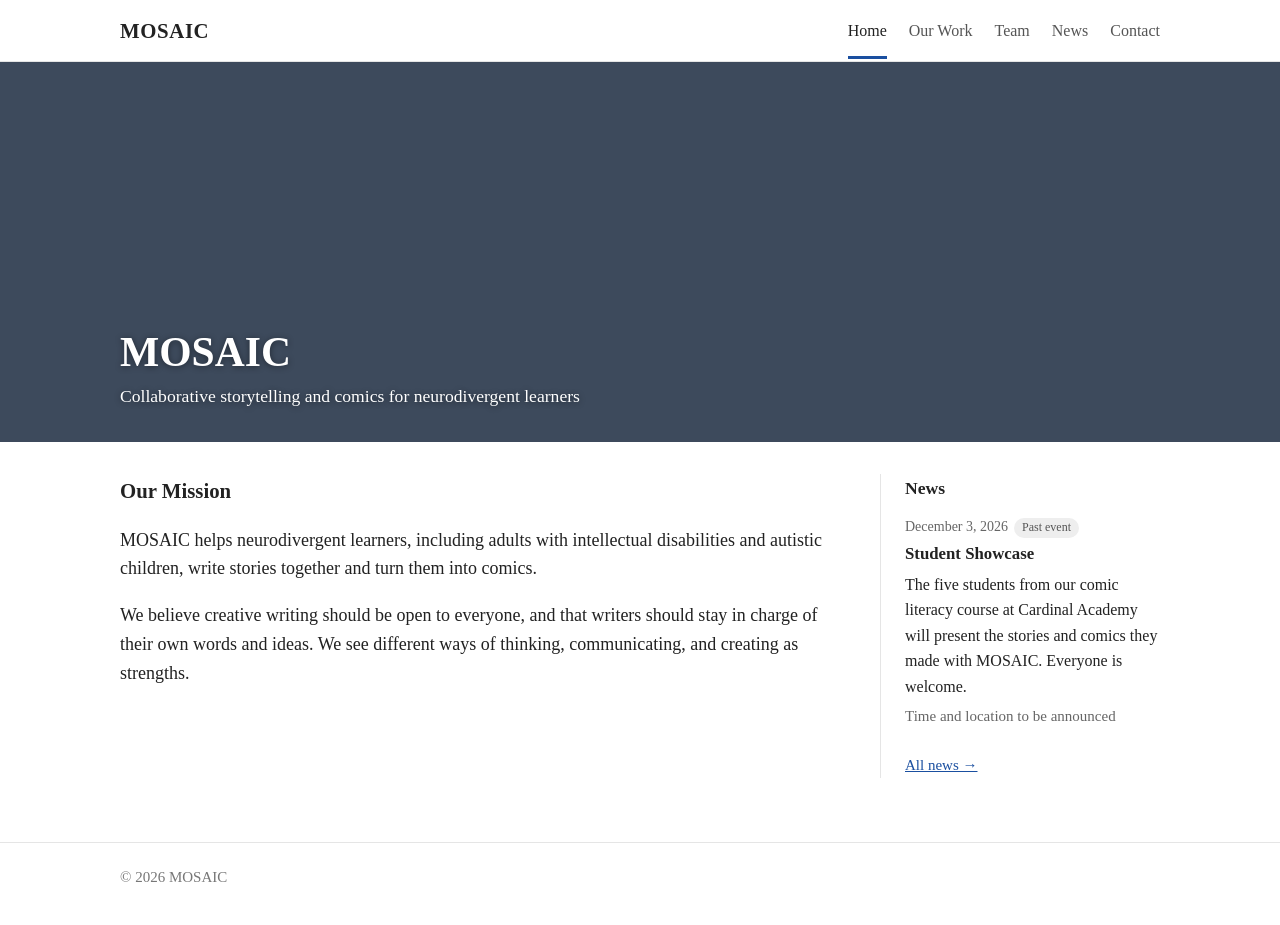
==== index.html @ 44e46b7f "first commit" ====
<!doctype html>
<html lang="en">
<head>
  <meta charset="utf-8">
  <meta name="viewport" content="width=device-width, initial-scale=1">
  <title>MOSAIC</title>
  <meta name="description" content="MOSAIC: collaborative storytelling and comic creation for neurodivergent learners.">
  <link rel="stylesheet" href="style.css">
</head>
<body>

<header class="topbar">
  <div class="inner">
    <a class="site-name" href="index.html">MOSAIC</a>
    <nav class="tabs" aria-label="Main">
      <a href="index.html" aria-current="page">Home</a>
      <a href="work.html">Our Work</a>
      <a href="team.html">Team</a>
      <a href="news.html">News</a>
      <a href="contact.html">Contact</a>
    </nav>
  </div>
</header>

<div class="cover">
  <div class="inner">
    <div class="cover-text">
      <h1>MOSAIC</h1>
      <p>Collaborative storytelling and comics for neurodivergent learners</p>
    </div>
  </div>
</div>

<div class="layout">
  <main class="content">
    <h2>Our Mission</h2>
    <p>MOSAIC helps neurodivergent learners, including adults with intellectual disabilities and autistic children, write stories together and turn them into comics.</p>
    <p>We believe creative writing should be open to everyone, and that writers should stay in charge of their own words and ideas. We see different ways of thinking, communicating, and creating as strengths.</p>
  </main>
  <aside class="sidebar">
    <h2>News</h2>
    <div data-news="4"></div>
    <a class="more" href="news.html">All news &rarr;</a>
  </aside>
</div>

<footer><div class="inner">&copy; 2026 MOSAIC</div></footer>

<script src="news.js"></script>
</body>
</html>
---- style.css ----
body {
  margin: 0;
  background: #fff;
  color: #222;
  font-family: Georgia, "Times New Roman", serif;
  font-size: 18px;
  line-height: 1.6;
}
a { color: #1a4fa0; }

/* Top bar with tabs */
.topbar { border-bottom: 1px solid #e5e5e5; }
.topbar .inner {
  max-width: 1040px; margin: 0 auto; padding: 0 16px;
  display: flex; align-items: center; justify-content: space-between; flex-wrap: wrap; gap: 8px 24px;
}
.site-name { font-weight: bold; font-size: 1.3rem; color: #222; text-decoration: none; letter-spacing: .03em; padding: 14px 0; }
.tabs { display: flex; flex-wrap: wrap; gap: 4px 22px; }
.tabs a { color: #555; text-decoration: none; font-size: 16px; padding: 16px 0 13px; border-bottom: 3px solid transparent; }
.tabs a:hover { color: #222; }
.tabs a[aria-current="page"] { color: #222; border-bottom-color: #1a4fa0; }

/* Cover (home page). Put a photo at images/cover.jpg. */
.cover {
  min-height: 380px;
  background: #3d4a5c url("images/cover.jpg") center / cover no-repeat;
  display: flex;
}
.cover .inner {
  width: 100%; max-width: 1040px; margin: 0 auto; padding: 32px 16px;
  display: flex; align-items: flex-end; justify-content: space-between; gap: 32px;
}
.cover-text { color: #fff; text-shadow: 0 1px 6px rgba(0,0,0,.45); }
.cover h1 { font-size: 2.6rem; margin: 0; line-height: 1.1; }
.cover-text p { margin: 6px 0 0; font-size: 1.1rem; }

/* News card on the cover */
.cover-news {
  width: 300px; flex-shrink: 0; align-self: center;
  background: rgba(255,255,255,.95); color: #222;
  border-radius: 6px; padding: 16px 18px;
  box-shadow: 0 4px 18px rgba(0,0,0,.18);
}
.cover-news h2 { margin: 0 0 10px; font-size: 1.05rem; }
.cover-news .news { margin-bottom: 14px; }
.cover-news .news.upcoming { padding: 10px 12px; }
.cover-news .news p.text { font-size: 15px; }
.cover-news .more { font-size: 15px; }

/* Page layout: content + news sidebar */
.layout {
  max-width: 1040px; margin: 0 auto; padding: 32px 16px 64px;
  display: grid; grid-template-columns: minmax(0, 1fr) 280px; gap: 56px;
}
.layout.single { grid-template-columns: minmax(0, 1fr); }
h1.page-title { font-size: 2rem; margin: 0 0 16px; }
h2 { font-size: 1.3rem; margin: 32px 0 8px; }
.content > h2:first-child { margin-top: 0; }
.muted { color: #666; }
.links a { margin-right: 20px; }

aside.sidebar { border-left: 1px solid #e5e5e5; padding-left: 24px; }
aside.sidebar h2 { margin: 0 0 14px; font-size: 1.1rem; }
.sidebar .more { font-size: 15px; }

/* News items */
.news { margin: 0 0 22px; }
.news.upcoming { background: #f5f8fd; border-left: 3px solid #1a4fa0; padding: 12px 14px; }
.news h3 { margin: 2px 0 4px; font-size: 1.05rem; }
.news p { margin: 0 0 4px; }
.news-date { font-size: 14px; color: #666; }
.news .meta { font-size: 15px; color: #666; }
.badge { display: inline-block; margin-left: 6px; padding: 0 8px; border-radius: 999px; font-size: 12px; background: #eee; color: #555; }
.badge.soon { background: #1a4fa0; color: #fff; }
.sidebar .news p.text { font-size: 16px; }
.news-full .news { border-bottom: 1px solid #eee; padding-bottom: 20px; }
.news-full .news.upcoming { border-bottom: none; }
.news-full .news h3 { font-size: 1.25rem; }

/* Team */
.people { display: grid; grid-template-columns: repeat(auto-fit, minmax(180px, 1fr)); gap: 28px; }
.person { text-align: center; }
.photo {
  position: relative; width: 150px; height: 150px; margin: 0 auto 12px;
  border-radius: 50%; overflow: hidden; background: #e9e9e9; color: #888;
  display: flex; align-items: center; justify-content: center; font-size: 1.6rem;
}
.photo img { position: absolute; inset: 0; width: 100%; height: 100%; object-fit: cover; }
.person b { display: block; }
.person span { color: #666; font-size: 16px; }

footer { border-top: 1px solid #e5e5e5; }
footer .inner { max-width: 1040px; margin: 0 auto; padding: 22px 16px 36px; font-size: 15px; color: #777; }

@media (max-width: 820px) {
  .layout { grid-template-columns: 1fr; gap: 40px; }
  aside.sidebar { border-left: none; border-top: 1px solid #e5e5e5; padding: 24px 0 0; }
  .cover { min-height: 0; }
  .cover .inner { flex-direction: column; align-items: stretch; padding: 40px 16px 24px; }
  .cover-news { width: auto; }
  .cover h1 { font-size: 2rem; }
}
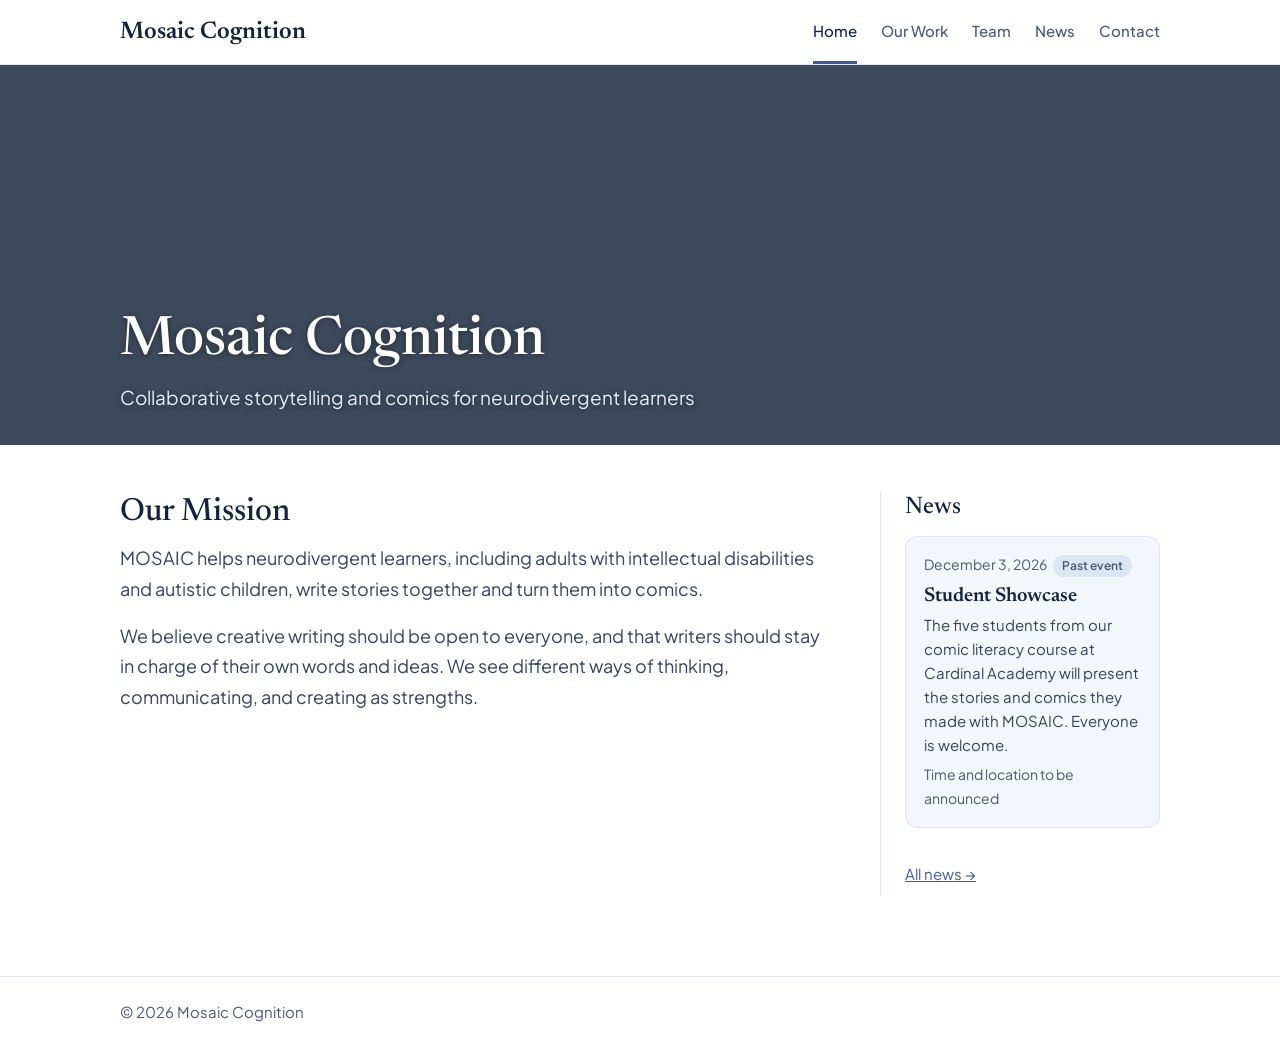
==== commit 784b54be: "Rebrand to Mosaic Cognition with the Soft theme Restyle the site with serif headings (Newsreader), P" ====
--- a/index.html
+++ b/index.html
@@ -3,15 +3,18 @@
 <head>
   <meta charset="utf-8">
   <meta name="viewport" content="width=device-width, initial-scale=1">
-  <title>MOSAIC</title>
-  <meta name="description" content="MOSAIC: collaborative storytelling and comic creation for neurodivergent learners.">
+  <title>Mosaic Cognition</title>
+  <meta name="description" content="Mosaic Cognition: collaborative storytelling and comic creation for neurodivergent learners.">
+  <link rel="preconnect" href="https://fonts.googleapis.com">
+  <link rel="preconnect" href="https://fonts.gstatic.com" crossorigin>
+  <link href="https://fonts.googleapis.com/css2?family=Newsreader:opsz,wght@6..72,500;6..72,600&family=Plus+Jakarta+Sans:wght@400;500;600&display=swap" rel="stylesheet">
   <link rel="stylesheet" href="style.css">
 </head>
 <body>
 
 <header class="topbar">
   <div class="inner">
-    <a class="site-name" href="index.html">MOSAIC</a>
+    <a class="site-name" href="index.html">Mosaic Cognition</a>
     <nav class="tabs" aria-label="Main">
       <a href="index.html" aria-current="page">Home</a>
       <a href="work.html">Our Work</a>
@@ -25,7 +28,7 @@
 <div class="cover">
   <div class="inner">
     <div class="cover-text">
-      <h1>MOSAIC</h1>
+      <h1>Mosaic Cognition</h1>
       <p>Collaborative storytelling and comics for neurodivergent learners</p>
     </div>
   </div>
@@ -44,7 +47,7 @@
   </aside>
 </div>
 
-<footer><div class="inner">&copy; 2026 MOSAIC</div></footer>
+<footer><div class="inner">&copy; 2026 Mosaic Cognition</div></footer>
 
 <script src="news.js"></script>
 </body>
--- a/style.css
+++ b/style.css
@@ -1,102 +1,134 @@
+/* Mosaic Cognition: Soft theme, serif headings */
+:root {
+  --ink: #13233F;      /* main text */
+  --body: #36435C;     /* paragraph text */
+  --muted: #4A5872;    /* dates, captions, inactive tabs */
+  --accent: #3A5BA0;   /* links, active tab, badges */
+  --line: #DDE4EF;     /* borders */
+  --panel: #F3F6FA;    /* cards */
+  --tint: #DCE5F2;     /* photo placeholders */
+  --serif: Newsreader, Georgia, "Times New Roman", serif;
+  --sans: "Plus Jakarta Sans", system-ui, -apple-system, "Segoe UI", sans-serif;
+}
+
 body {
   margin: 0;
   background: #fff;
-  color: #222;
-  font-family: Georgia, "Times New Roman", serif;
+  color: var(--ink);
+  font-family: var(--sans);
   font-size: 18px;
-  line-height: 1.6;
+  line-height: 1.7;
 }
-a { color: #1a4fa0; }
+a { color: var(--accent); }
+a:hover { color: var(--ink); }
+h1, h2, h3 { font-family: var(--serif); color: var(--ink); }
 
 /* Top bar with tabs */
-.topbar { border-bottom: 1px solid #e5e5e5; }
+.topbar { border-bottom: 1px solid var(--line); }
 .topbar .inner {
   max-width: 1040px; margin: 0 auto; padding: 0 16px;
-  display: flex; align-items: center; justify-content: space-between; flex-wrap: wrap; gap: 8px 24px;
+  display: flex; align-items: center; justify-content: space-between; flex-wrap: wrap; gap: 0 24px;
 }
-.site-name { font-weight: bold; font-size: 1.3rem; color: #222; text-decoration: none; letter-spacing: .03em; padding: 14px 0; }
-.tabs { display: flex; flex-wrap: wrap; gap: 4px 22px; }
-.tabs a { color: #555; text-decoration: none; font-size: 16px; padding: 16px 0 13px; border-bottom: 3px solid transparent; }
-.tabs a:hover { color: #222; }
-.tabs a[aria-current="page"] { color: #222; border-bottom-color: #1a4fa0; }
+.site-name {
+  display: inline-flex; align-items: center; min-height: 64px;
+  font-family: var(--serif); font-weight: 600; font-size: 24px;
+  color: var(--ink); text-decoration: none;
+}
+.tabs { display: flex; flex-wrap: wrap; gap: 0 24px; font-size: 15px; font-weight: 500; }
+.tabs a {
+  display: inline-flex; align-items: center; min-height: 61px;
+  color: var(--muted); text-decoration: none; border-bottom: 3px solid transparent;
+}
+.tabs a:hover { color: var(--ink); }
+.tabs a[aria-current="page"] { color: var(--ink); border-bottom-color: var(--accent); }
 
 /* Cover (home page). Put a photo at images/cover.jpg. */
 .cover {
   min-height: 380px;
-  background: #3d4a5c url("images/cover.jpg") center / cover no-repeat;
+  background: #3D4A5C url("images/cover.jpg") center / cover no-repeat;
   display: flex;
 }
 .cover .inner {
   width: 100%; max-width: 1040px; margin: 0 auto; padding: 32px 16px;
-  display: flex; align-items: flex-end; justify-content: space-between; gap: 32px;
+  display: flex; align-items: flex-end;
 }
-.cover-text { color: #fff; text-shadow: 0 1px 6px rgba(0,0,0,.45); }
-.cover h1 { font-size: 2.6rem; margin: 0; line-height: 1.1; }
-.cover-text p { margin: 6px 0 0; font-size: 1.1rem; }
-
-/* News card on the cover */
-.cover-news {
-  width: 300px; flex-shrink: 0; align-self: center;
-  background: rgba(255,255,255,.95); color: #222;
-  border-radius: 6px; padding: 16px 18px;
-  box-shadow: 0 4px 18px rgba(0,0,0,.18);
-}
-.cover-news h2 { margin: 0 0 10px; font-size: 1.05rem; }
-.cover-news .news { margin-bottom: 14px; }
-.cover-news .news.upcoming { padding: 10px 12px; }
-.cover-news .news p.text { font-size: 15px; }
-.cover-news .more { font-size: 15px; }
+.cover-text { color: #fff; max-width: 640px; text-shadow: 0 1px 6px rgba(0,0,0,.45); }
+.cover h1 { margin: 0; color: #fff; font-size: clamp(38px, 4.6vw, 54px); line-height: 1.08; font-weight: 500; }
+.cover-text p { margin: 10px 0 0; font-size: 19px; color: #E6ECF5; }
 
 /* Page layout: content + news sidebar */
 .layout {
-  max-width: 1040px; margin: 0 auto; padding: 32px 16px 64px;
+  max-width: 1040px; margin: 0 auto; padding: 48px 16px 80px;
   display: grid; grid-template-columns: minmax(0, 1fr) 280px; gap: 56px;
 }
 .layout.single { grid-template-columns: minmax(0, 1fr); }
-h1.page-title { font-size: 2rem; margin: 0 0 16px; }
-h2 { font-size: 1.3rem; margin: 32px 0 8px; }
-.content > h2:first-child { margin-top: 0; }
-.muted { color: #666; }
-.links a { margin-right: 20px; }
+.layout.single .content > * { max-width: 760px; }
+.layout.single .content > .people { max-width: none; }
+h1.page-title { margin: 0 0 20px; font-size: clamp(36px, 4vw, 46px); font-weight: 500; line-height: 1.1; }
+h2 { margin: 48px 0 12px; font-size: 30px; font-weight: 500; line-height: 1.2; }
+.content > h2:first-child { margin-top: 0; font-size: 32px; }
+.content p { color: var(--body); margin: 0 0 16px; }
+.muted { color: var(--muted); }
 
-aside.sidebar { border-left: 1px solid #e5e5e5; padding-left: 24px; }
-aside.sidebar h2 { margin: 0 0 14px; font-size: 1.1rem; }
-.sidebar .more { font-size: 15px; }
+aside.sidebar { border-left: 1px solid var(--line); padding-left: 24px; }
+aside.sidebar h2 { margin: 0 0 14px; font-size: 24px; }
+.more { display: inline-flex; align-items: center; min-height: 44px; margin-top: 8px; font-size: 15px; }
 
-/* News items */
-.news { margin: 0 0 22px; }
-.news.upcoming { background: #f5f8fd; border-left: 3px solid #1a4fa0; padding: 12px 14px; }
-.news h3 { margin: 2px 0 4px; font-size: 1.05rem; }
-.news p { margin: 0 0 4px; }
-.news-date { font-size: 14px; color: #666; }
-.news .meta { font-size: 15px; color: #666; }
-.badge { display: inline-block; margin-left: 6px; padding: 0 8px; border-radius: 999px; font-size: 12px; background: #eee; color: #555; }
-.badge.soon { background: #1a4fa0; color: #fff; }
-.sidebar .news p.text { font-size: 16px; }
-.news-full .news { border-bottom: 1px solid #eee; padding-bottom: 20px; }
-.news-full .news.upcoming { border-bottom: none; }
-.news-full .news h3 { font-size: 1.25rem; }
+/* News items (filled in by news.js) */
+.news { margin: 0 0 16px; padding: 16px 18px; background: var(--panel); border: 1px solid var(--line); border-radius: 12px; }
+.news h3 { margin: 6px 0 4px; font-size: 20px; font-weight: 600; line-height: 1.3; }
+.news p { margin: 0; }
+.news p.text { color: var(--body); font-size: 15px; line-height: 1.6; }
+.news-date { font-size: 14px; color: var(--muted); }
+.news .meta { margin-top: 6px; font-size: 14px; color: var(--muted); }
+.badge {
+  display: inline-block; margin-left: 6px; padding: 1px 9px; border-radius: 999px;
+  font-size: 12px; font-weight: 600; background: var(--tint); color: var(--muted);
+}
+.badge.soon { background: var(--accent); color: #fff; }
+.news-full .news { max-width: 760px; padding: clamp(22px, 3vw, 32px); border-radius: 16px; }
+.news-full .news h3 { margin: 8px 0; font-size: 28px; }
+.news-full .news p.text { font-size: 18px; line-height: 1.7; }
+.news-full .news .meta { margin-top: 12px; font-size: 15px; }
+.news-full .news-date { font-size: 15px; }
+
+/* Publications */
+.pubs { list-style: none; margin: 0; padding: 0; border-top: 1px solid var(--line); }
+.pubs li {
+  display: flex; flex-wrap: wrap; align-items: center; justify-content: space-between; gap: 4px 24px;
+  padding: 16px 0; border-bottom: 1px solid var(--line);
+}
+.pub-title { display: block; font-family: var(--serif); font-size: 21px; font-weight: 600; }
+.pub-venue { display: block; font-size: 15px; font-style: italic; color: var(--muted); }
+.pubs a { display: inline-flex; align-items: center; min-height: 44px; font-size: 15px; font-weight: 500; }
 
 /* Team */
-.people { display: grid; grid-template-columns: repeat(auto-fit, minmax(180px, 1fr)); gap: 28px; }
-.person { text-align: center; }
+.people { display: grid; grid-template-columns: repeat(auto-fit, minmax(220px, 1fr)); gap: 24px; }
+.person { text-align: center; background: var(--panel); border: 1px solid var(--line); border-radius: 16px; padding: 32px 20px; }
 .photo {
-  position: relative; width: 150px; height: 150px; margin: 0 auto 12px;
-  border-radius: 50%; overflow: hidden; background: #e9e9e9; color: #888;
-  display: flex; align-items: center; justify-content: center; font-size: 1.6rem;
+  position: relative; width: 150px; height: 150px; margin: 0 auto 16px;
+  border-radius: 50%; overflow: hidden; background: var(--tint); color: var(--accent);
+  display: flex; align-items: center; justify-content: center;
+  font-family: var(--serif); font-size: 34px;
 }
 .photo img { position: absolute; inset: 0; width: 100%; height: 100%; object-fit: cover; }
-.person b { display: block; }
-.person span { color: #666; font-size: 16px; }
+.person b { display: block; font-family: var(--serif); font-size: 22px; font-weight: 600; line-height: 1.4; }
+.person span { color: var(--muted); font-size: 15px; }
 
-footer { border-top: 1px solid #e5e5e5; }
-footer .inner { max-width: 1040px; margin: 0 auto; padding: 22px 16px 36px; font-size: 15px; color: #777; }
+/* Contact */
+.contacts { display: flex; flex-direction: column; gap: 12px; }
+.contact {
+  display: flex; flex-wrap: wrap; justify-content: space-between; align-items: center; gap: 4px 24px;
+  background: var(--panel); border: 1px solid var(--line); border-radius: 12px; padding: 14px 22px;
+}
+.contact .name { font-family: var(--serif); font-size: 20px; font-weight: 600; }
+.contact a { display: inline-flex; align-items: center; min-height: 44px; font-size: 16px; word-break: break-all; }
+
+footer { border-top: 1px solid var(--line); }
+footer .inner { max-width: 1040px; margin: 0 auto; padding: 22px 16px 36px; font-size: 15px; color: var(--muted); }
 
 @media (max-width: 820px) {
-  .layout { grid-template-columns: 1fr; gap: 40px; }
-  aside.sidebar { border-left: none; border-top: 1px solid #e5e5e5; padding: 24px 0 0; }
-  .cover { min-height: 0; }
-  .cover .inner { flex-direction: column; align-items: stretch; padding: 40px 16px 24px; }
-  .cover-news { width: auto; }
-  .cover h1 { font-size: 2rem; }
+  .layout { grid-template-columns: 1fr; gap: 40px; padding-top: 36px; }
+  aside.sidebar { border-left: none; border-top: 1px solid var(--line); padding: 24px 0 0; }
+  .cover { min-height: 280px; }
 }
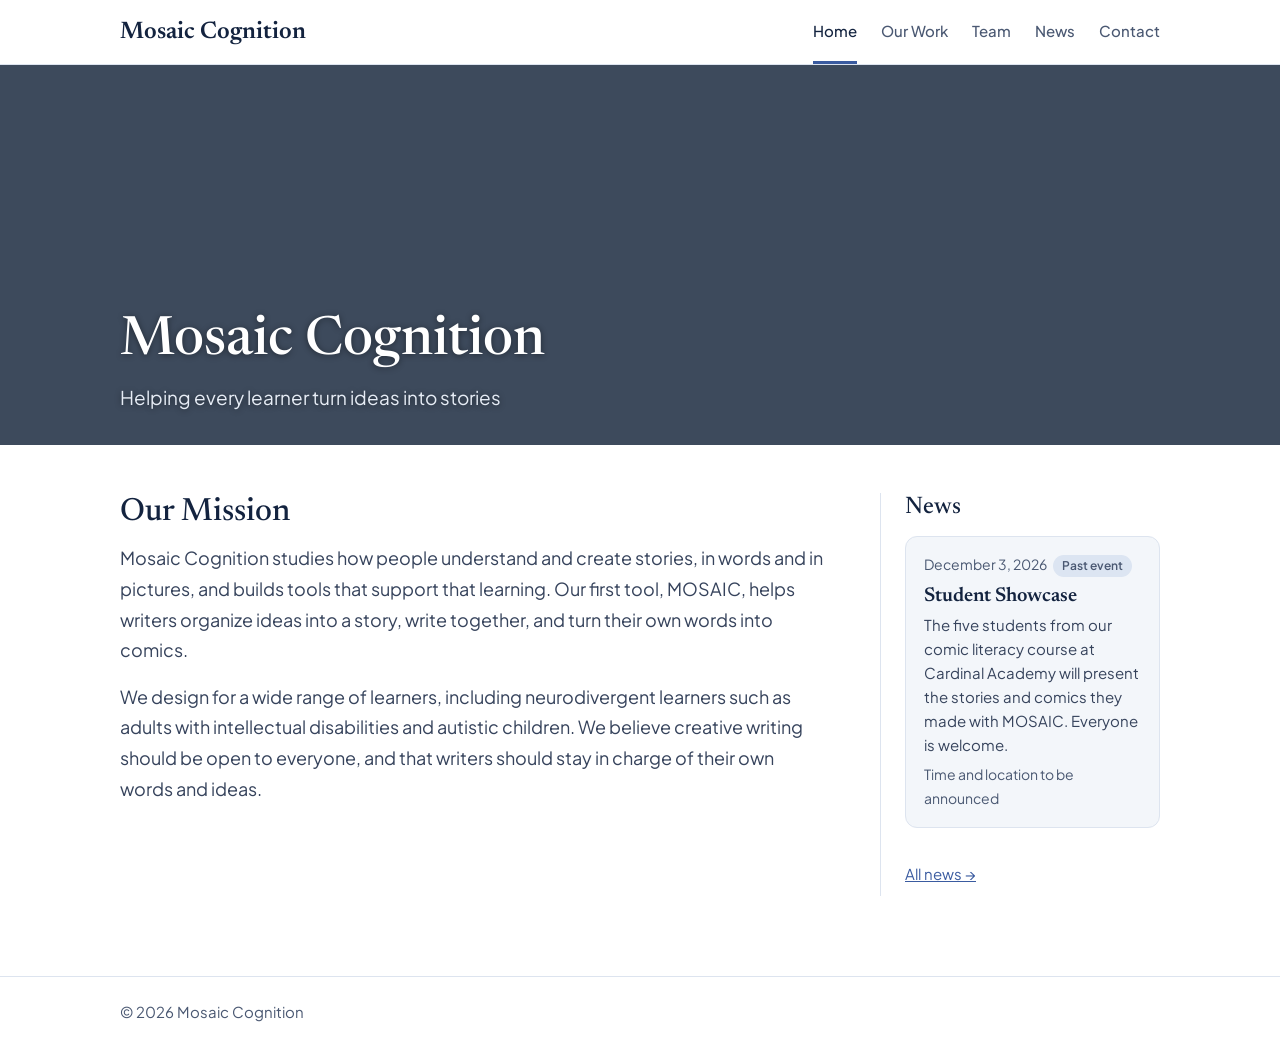
==== commit d35eadb7: "Broaden mission, link team websites, merge publications - New tagline "Helping every learner turn id" ====
--- a/index.html
+++ b/index.html
@@ -4,7 +4,7 @@
   <meta charset="utf-8">
   <meta name="viewport" content="width=device-width, initial-scale=1">
   <title>Mosaic Cognition</title>
-  <meta name="description" content="Mosaic Cognition: collaborative storytelling and comic creation for neurodivergent learners.">
+  <meta name="description" content="Mosaic Cognition: helping every learner turn ideas into stories.">
   <link rel="preconnect" href="https://fonts.googleapis.com">
   <link rel="preconnect" href="https://fonts.gstatic.com" crossorigin>
   <link href="https://fonts.googleapis.com/css2?family=Newsreader:opsz,wght@6..72,500;6..72,600&family=Plus+Jakarta+Sans:wght@400;500;600&display=swap" rel="stylesheet">
@@ -29,7 +29,7 @@
   <div class="inner">
     <div class="cover-text">
       <h1>Mosaic Cognition</h1>
-      <p>Collaborative storytelling and comics for neurodivergent learners</p>
+      <p>Helping every learner turn ideas into stories</p>
     </div>
   </div>
 </div>
@@ -37,8 +37,8 @@
 <div class="layout">
   <main class="content">
     <h2>Our Mission</h2>
-    <p>MOSAIC helps neurodivergent learners, including adults with intellectual disabilities and autistic children, write stories together and turn them into comics.</p>
-    <p>We believe creative writing should be open to everyone, and that writers should stay in charge of their own words and ideas. We see different ways of thinking, communicating, and creating as strengths.</p>
+    <p>Mosaic Cognition studies how people understand and create stories, in words and in pictures, and builds tools that support that learning. Our first tool, MOSAIC, helps writers organize ideas into a story, write together, and turn their own words into comics.</p>
+    <p>We design for a wide range of learners, including neurodivergent learners such as adults with intellectual disabilities and autistic children. We believe creative writing should be open to everyone, and that writers should stay in charge of their own words and ideas.</p>
   </main>
   <aside class="sidebar">
     <h2>News</h2>
--- a/style.css
+++ b/style.css
@@ -100,6 +100,9 @@
 }
 .pub-title { display: block; font-family: var(--serif); font-size: 21px; font-weight: 600; }
 .pub-venue { display: block; font-size: 15px; font-style: italic; color: var(--muted); }
+.pubs li > span:first-child { flex: 1 1 420px; min-width: 0; }
+.pub-title { line-height: 1.35; }
+.pub-links { display: flex; gap: 0 20px; }
 .pubs a { display: inline-flex; align-items: center; min-height: 44px; font-size: 15px; font-weight: 500; }
 
 /* Team */
@@ -113,6 +116,8 @@
 }
 .photo img { position: absolute; inset: 0; width: 100%; height: 100%; object-fit: cover; }
 .person b { display: block; font-family: var(--serif); font-size: 22px; font-weight: 600; line-height: 1.4; }
+.person b a { color: var(--ink); text-decoration-color: var(--line); text-underline-offset: 4px; }
+.person b a:hover { color: var(--accent); text-decoration-color: currentColor; }
 .person span { color: var(--muted); font-size: 15px; }
 
 /* Contact */
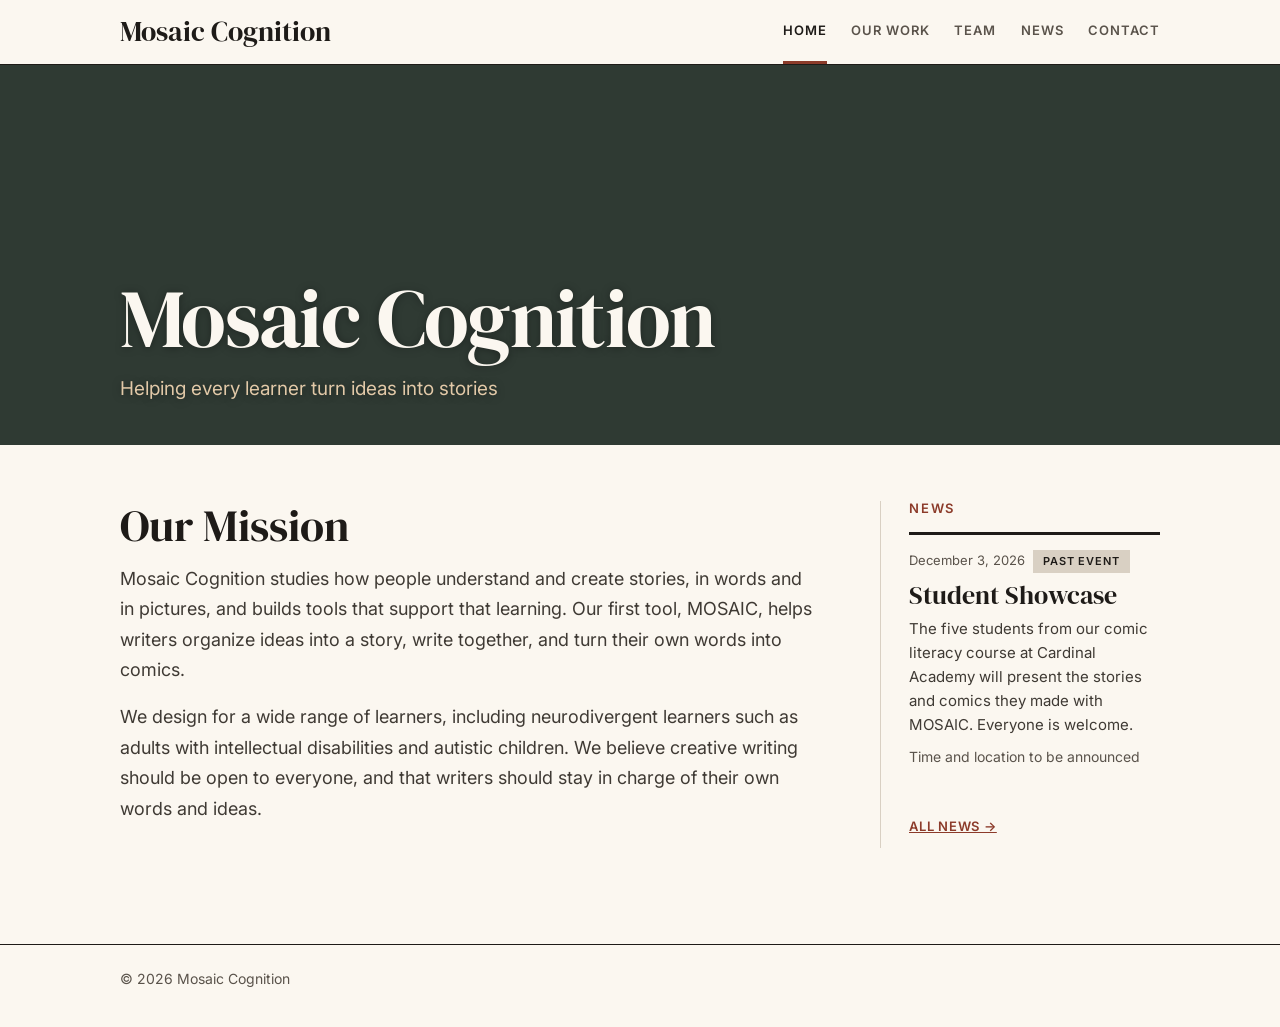
==== commit 52409bab: "Switch the site to the Magazine theme Cream paper, near-black ink, rust accents and a dark green cov" ====
--- a/index.html
+++ b/index.html
@@ -7,7 +7,7 @@
   <meta name="description" content="Mosaic Cognition: helping every learner turn ideas into stories.">
   <link rel="preconnect" href="https://fonts.googleapis.com">
   <link rel="preconnect" href="https://fonts.gstatic.com" crossorigin>
-  <link href="https://fonts.googleapis.com/css2?family=Newsreader:opsz,wght@6..72,500;6..72,600&family=Plus+Jakarta+Sans:wght@400;500;600&display=swap" rel="stylesheet">
+  <link href="https://fonts.googleapis.com/css2?family=DM+Serif+Display:ital@0;1&family=Inter:wght@400;500;600&display=swap" rel="stylesheet">
   <link rel="stylesheet" href="style.css">
 </head>
 <body>
--- a/style.css
+++ b/style.css
@@ -1,19 +1,22 @@
-/* Mosaic Cognition: Soft theme, serif headings */
+/* Mosaic Cognition: Magazine theme */
 :root {
-  --ink: #13233F;      /* main text */
-  --body: #36435C;     /* paragraph text */
-  --muted: #4A5872;    /* dates, captions, inactive tabs */
-  --accent: #3A5BA0;   /* links, active tab, badges */
-  --line: #DDE4EF;     /* borders */
-  --panel: #F3F6FA;    /* cards */
-  --tint: #DCE5F2;     /* photo placeholders */
-  --serif: Newsreader, Georgia, "Times New Roman", serif;
-  --sans: "Plus Jakarta Sans", system-ui, -apple-system, "Segoe UI", sans-serif;
+  --ink: #1E1B18;      /* main text, rules */
+  --body: #3F3A34;     /* paragraph text */
+  --muted: #5A534B;    /* dates, captions, inactive tabs */
+  --accent: #8C3B2A;   /* links, active tab, badges */
+  --line: #D9D0C3;     /* thin dividers */
+  --paper: #FBF7F0;    /* page background */
+  --green: #2F3A33;    /* cover */
+  --tan: #E2C9A8;
+  --sage: #C9D3C0;
+  --sand: #E9DCCB;
+  --serif: "DM Serif Display", Georgia, "Times New Roman", serif;
+  --sans: Inter, system-ui, -apple-system, "Segoe UI", sans-serif;
 }
 
 body {
   margin: 0;
-  background: #fff;
+  background: var(--paper);
   color: var(--ink);
   font-family: var(--sans);
   font-size: 18px;
@@ -21,20 +24,23 @@
 }
 a { color: var(--accent); }
 a:hover { color: var(--ink); }
-h1, h2, h3 { font-family: var(--serif); color: var(--ink); }
+h1, h2, h3 { font-family: var(--serif); font-weight: 400; color: var(--ink); }
 
 /* Top bar with tabs */
-.topbar { border-bottom: 1px solid var(--line); }
+.topbar { border-bottom: 1px solid var(--ink); }
 .topbar .inner {
   max-width: 1040px; margin: 0 auto; padding: 0 16px;
   display: flex; align-items: center; justify-content: space-between; flex-wrap: wrap; gap: 0 24px;
 }
 .site-name {
   display: inline-flex; align-items: center; min-height: 64px;
-  font-family: var(--serif); font-weight: 600; font-size: 24px;
+  font-family: var(--serif); font-size: 28px;
   color: var(--ink); text-decoration: none;
 }
-.tabs { display: flex; flex-wrap: wrap; gap: 0 24px; font-size: 15px; font-weight: 500; }
+.tabs {
+  display: flex; flex-wrap: wrap; gap: 0 24px;
+  font-size: 13px; font-weight: 600; letter-spacing: 0.08em; text-transform: uppercase;
+}
 .tabs a {
   display: inline-flex; align-items: center; min-height: 61px;
   color: var(--muted); text-decoration: none; border-bottom: 3px solid transparent;
@@ -45,95 +51,111 @@
 /* Cover (home page). Put a photo at images/cover.jpg. */
 .cover {
   min-height: 380px;
-  background: #3D4A5C url("images/cover.jpg") center / cover no-repeat;
+  background: var(--green) url("images/cover.jpg") center / cover no-repeat;
   display: flex;
 }
 .cover .inner {
-  width: 100%; max-width: 1040px; margin: 0 auto; padding: 32px 16px;
+  width: 100%; max-width: 1040px; margin: 0 auto; padding: 40px 16px;
   display: flex; align-items: flex-end;
 }
-.cover-text { color: #fff; max-width: 640px; text-shadow: 0 1px 6px rgba(0,0,0,.45); }
-.cover h1 { margin: 0; color: #fff; font-size: clamp(38px, 4.6vw, 54px); line-height: 1.08; font-weight: 500; }
-.cover-text p { margin: 10px 0 0; font-size: 19px; color: #E6ECF5; }
+.cover-text { color: var(--paper); max-width: 720px; text-shadow: 0 1px 8px rgba(0,0,0,.35); }
+.cover h1 {
+  margin: 0; color: var(--paper);
+  font-size: clamp(52px, 6.4vw, 88px); line-height: 0.98; letter-spacing: -0.02em;
+}
+.cover-text p { margin: 14px 0 0; font-size: 19px; color: var(--tan); }
 
 /* Page layout: content + news sidebar */
 .layout {
-  max-width: 1040px; margin: 0 auto; padding: 48px 16px 80px;
-  display: grid; grid-template-columns: minmax(0, 1fr) 280px; gap: 56px;
+  max-width: 1040px; margin: 0 auto; padding: 56px 16px 96px;
+  display: grid; grid-template-columns: minmax(0, 1fr) 280px; gap: 64px;
 }
 .layout.single { grid-template-columns: minmax(0, 1fr); }
 .layout.single .content > * { max-width: 760px; }
 .layout.single .content > .people { max-width: none; }
-h1.page-title { margin: 0 0 20px; font-size: clamp(36px, 4vw, 46px); font-weight: 500; line-height: 1.1; }
-h2 { margin: 48px 0 12px; font-size: 30px; font-weight: 500; line-height: 1.2; }
-.content > h2:first-child { margin-top: 0; font-size: 32px; }
+h1.page-title {
+  margin: 0 0 24px;
+  font-size: clamp(44px, 5vw, 64px); line-height: 1.02; letter-spacing: -0.01em;
+}
+h2 { margin: 64px 0 12px; font-size: 38px; line-height: 1.15; }
+.content > h2:first-child { margin-top: 0; font-size: clamp(34px, 3.6vw, 44px); }
 .content p { color: var(--body); margin: 0 0 16px; }
 .muted { color: var(--muted); }
 
-aside.sidebar { border-left: 1px solid var(--line); padding-left: 24px; }
-aside.sidebar h2 { margin: 0 0 14px; font-size: 24px; }
-.more { display: inline-flex; align-items: center; min-height: 44px; margin-top: 8px; font-size: 15px; }
+aside.sidebar { border-left: 1px solid var(--line); padding-left: 28px; }
+aside.sidebar h2 {
+  margin: 0 0 16px; font-family: var(--sans); font-size: 13px; font-weight: 600;
+  letter-spacing: 0.14em; text-transform: uppercase; color: var(--accent);
+}
+.more {
+  display: inline-flex; align-items: center; min-height: 44px; margin-top: 12px;
+  font-size: 13px; font-weight: 600; letter-spacing: 0.06em; text-transform: uppercase;
+}
 
 /* News items (filled in by news.js) */
-.news { margin: 0 0 16px; padding: 16px 18px; background: var(--panel); border: 1px solid var(--line); border-radius: 12px; }
-.news h3 { margin: 6px 0 4px; font-size: 20px; font-weight: 600; line-height: 1.3; }
+.news { margin: 0 0 24px; padding-top: 14px; border-top: 3px solid var(--ink); }
+.news h3 { margin: 8px 0 6px; font-size: 26px; line-height: 1.15; }
 .news p { margin: 0; }
 .news p.text { color: var(--body); font-size: 15px; line-height: 1.6; }
-.news-date { font-size: 14px; color: var(--muted); }
-.news .meta { margin-top: 6px; font-size: 14px; color: var(--muted); }
+.news-date { font-size: 13px; color: var(--muted); }
+.news .meta { margin-top: 8px; font-size: 14px; color: var(--muted); }
 .badge {
-  display: inline-block; margin-left: 6px; padding: 1px 9px; border-radius: 999px;
-  font-size: 12px; font-weight: 600; background: var(--tint); color: var(--muted);
+  display: inline-block; margin-left: 8px; padding: 2px 10px;
+  font-size: 11px; font-weight: 600; letter-spacing: 0.08em; text-transform: uppercase;
+  background: var(--line); color: var(--ink);
 }
-.badge.soon { background: var(--accent); color: #fff; }
-.news-full .news { max-width: 760px; padding: clamp(22px, 3vw, 32px); border-radius: 16px; }
-.news-full .news h3 { margin: 8px 0; font-size: 28px; }
+.badge.soon { background: var(--accent); color: var(--paper); }
+.news-full .news { max-width: 760px; padding-top: 20px; margin-bottom: 40px; }
+.news-full .news h3 { margin: 10px 0; font-size: 40px; line-height: 1.1; }
 .news-full .news p.text { font-size: 18px; line-height: 1.7; }
-.news-full .news .meta { margin-top: 12px; font-size: 15px; }
-.news-full .news-date { font-size: 15px; }
+.news-full .news .meta { margin-top: 14px; font-size: 15px; }
+.news-full .news-date { font-size: 14px; }
 
 /* Publications */
 .pubs { list-style: none; margin: 0; padding: 0; border-top: 1px solid var(--line); }
 .pubs li {
-  display: flex; flex-wrap: wrap; align-items: center; justify-content: space-between; gap: 4px 24px;
-  padding: 16px 0; border-bottom: 1px solid var(--line);
+  display: flex; flex-wrap: wrap; align-items: center; justify-content: space-between; gap: 8px 24px;
+  padding: 20px 0; border-bottom: 1px solid var(--line);
 }
-.pub-title { display: block; font-family: var(--serif); font-size: 21px; font-weight: 600; }
-.pub-venue { display: block; font-size: 15px; font-style: italic; color: var(--muted); }
 .pubs li > span:first-child { flex: 1 1 420px; min-width: 0; }
-.pub-title { line-height: 1.35; }
+.pub-title { display: block; font-family: var(--serif); font-size: 24px; line-height: 1.25; }
+.pub-venue { display: block; margin-top: 4px; font-size: 15px; font-style: italic; color: var(--muted); }
 .pub-links { display: flex; gap: 0 20px; }
-.pubs a { display: inline-flex; align-items: center; min-height: 44px; font-size: 15px; font-weight: 500; }
+.pubs a {
+  display: inline-flex; align-items: center; min-height: 44px;
+  font-size: 13px; font-weight: 600; letter-spacing: 0.08em; text-transform: uppercase;
+}
 
 /* Team */
-.people { display: grid; grid-template-columns: repeat(auto-fit, minmax(220px, 1fr)); gap: 24px; }
-.person { text-align: center; background: var(--panel); border: 1px solid var(--line); border-radius: 16px; padding: 32px 20px; }
+.people { display: grid; grid-template-columns: repeat(auto-fit, minmax(240px, 1fr)); gap: 32px; margin-top: 40px; }
 .photo {
-  position: relative; width: 150px; height: 150px; margin: 0 auto 16px;
-  border-radius: 50%; overflow: hidden; background: var(--tint); color: var(--accent);
+  position: relative; aspect-ratio: 4 / 5; margin: 0 0 16px;
+  overflow: hidden; background: var(--tan); color: var(--green);
   display: flex; align-items: center; justify-content: center;
-  font-family: var(--serif); font-size: 34px;
+  font-family: var(--serif); font-size: 56px;
 }
+.person:nth-child(2) .photo { background: var(--sage); }
+.person:nth-child(3) .photo { background: var(--sand); }
 .photo img { position: absolute; inset: 0; width: 100%; height: 100%; object-fit: cover; }
-.person b { display: block; font-family: var(--serif); font-size: 22px; font-weight: 600; line-height: 1.4; }
-.person b a { color: var(--ink); text-decoration-color: var(--line); text-underline-offset: 4px; }
+.person b { display: block; font-family: var(--serif); font-weight: 400; font-size: 26px; line-height: 1.2; }
+.person b a { color: var(--ink); text-decoration-color: var(--line); text-underline-offset: 5px; }
 .person b a:hover { color: var(--accent); text-decoration-color: currentColor; }
-.person span { color: var(--muted); font-size: 15px; }
+.person span { display: block; margin-top: 2px; color: var(--muted); font-size: 14px; }
 
 /* Contact */
-.contacts { display: flex; flex-direction: column; gap: 12px; }
+.contacts { border-bottom: 1px solid var(--line); }
 .contact {
   display: flex; flex-wrap: wrap; justify-content: space-between; align-items: center; gap: 4px 24px;
-  background: var(--panel); border: 1px solid var(--line); border-radius: 12px; padding: 14px 22px;
+  padding: 14px 0; border-top: 1px solid var(--line);
 }
-.contact .name { font-family: var(--serif); font-size: 20px; font-weight: 600; }
+.contact .name { font-family: var(--serif); font-size: 24px; }
 .contact a { display: inline-flex; align-items: center; min-height: 44px; font-size: 16px; word-break: break-all; }
 
-footer { border-top: 1px solid var(--line); }
-footer .inner { max-width: 1040px; margin: 0 auto; padding: 22px 16px 36px; font-size: 15px; color: var(--muted); }
+footer { border-top: 1px solid var(--ink); }
+footer .inner { max-width: 1040px; margin: 0 auto; padding: 22px 16px 36px; font-size: 14px; color: var(--muted); }
 
 @media (max-width: 820px) {
-  .layout { grid-template-columns: 1fr; gap: 40px; padding-top: 36px; }
+  .layout { grid-template-columns: 1fr; gap: 40px; padding-top: 40px; }
   aside.sidebar { border-left: none; border-top: 1px solid var(--line); padding: 24px 0 0; }
   .cover { min-height: 280px; }
 }
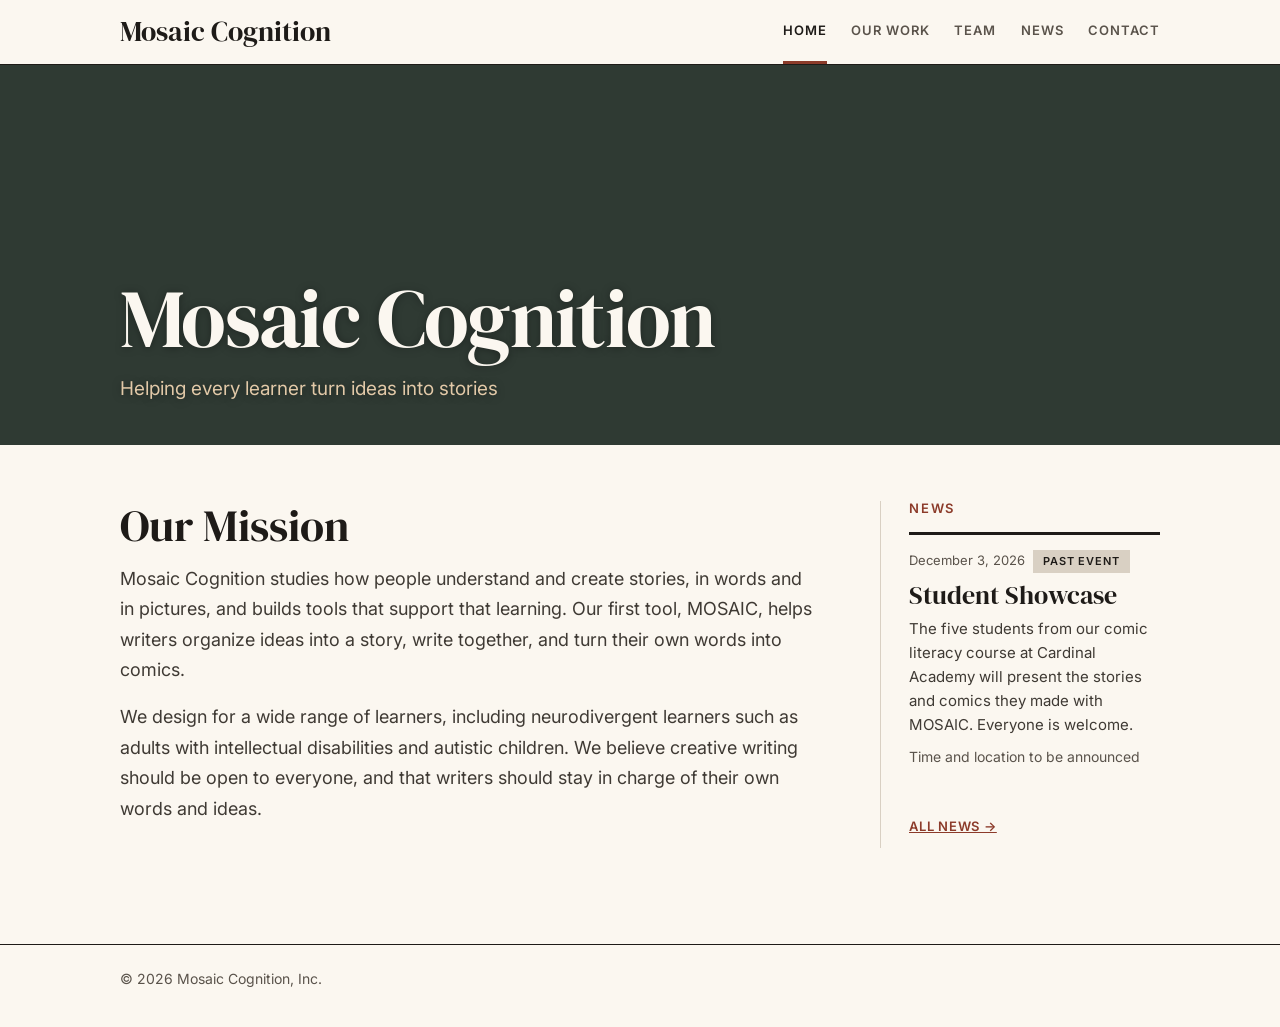
==== commit 1b672af2: "Footer: Mosaic Cognition, Inc. Co-Authored-By: Claude Opus 5.5 <noreply@anthropic.com>" ====
--- a/index.html
+++ b/index.html
@@ -47,7 +47,7 @@
   </aside>
 </div>
 
-<footer><div class="inner">&copy; 2026 Mosaic Cognition</div></footer>
+<footer><div class="inner">&copy; 2026 Mosaic Cognition, Inc.</div></footer>
 
 <script src="news.js"></script>
 </body>
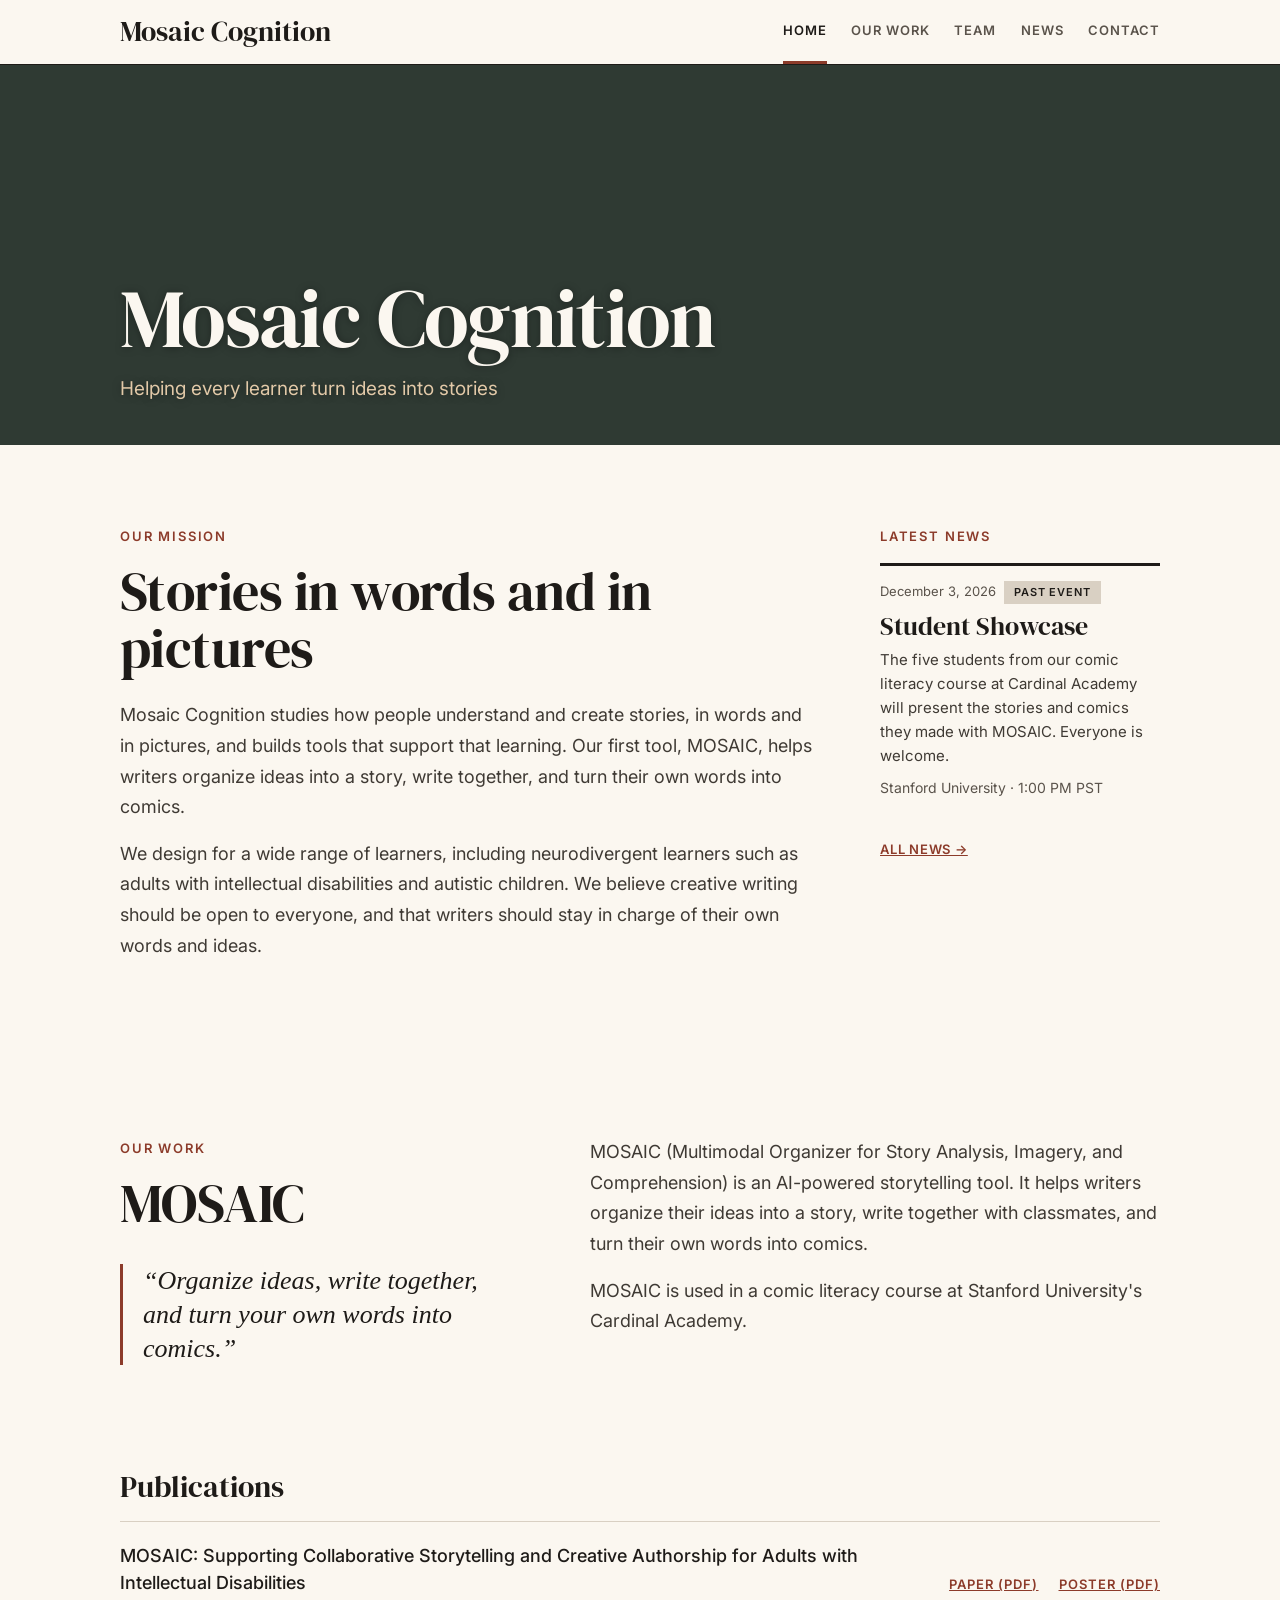
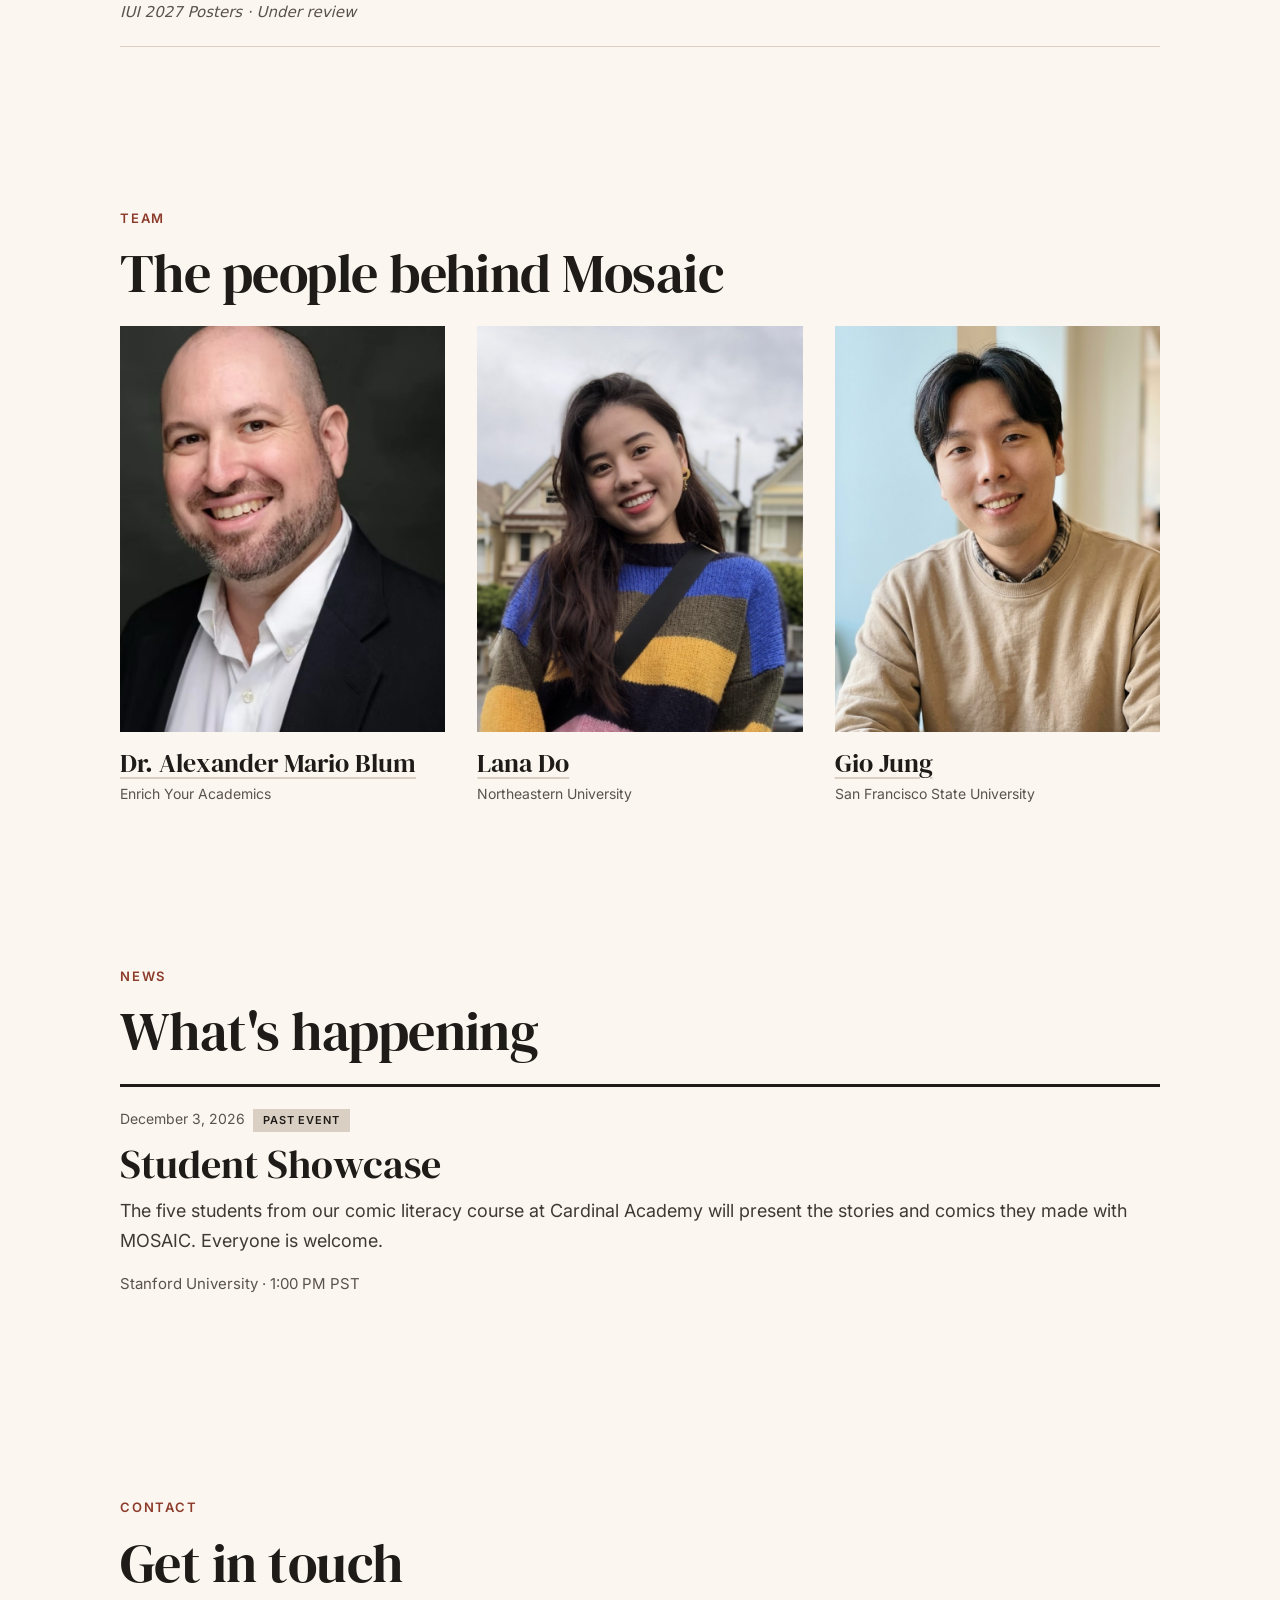
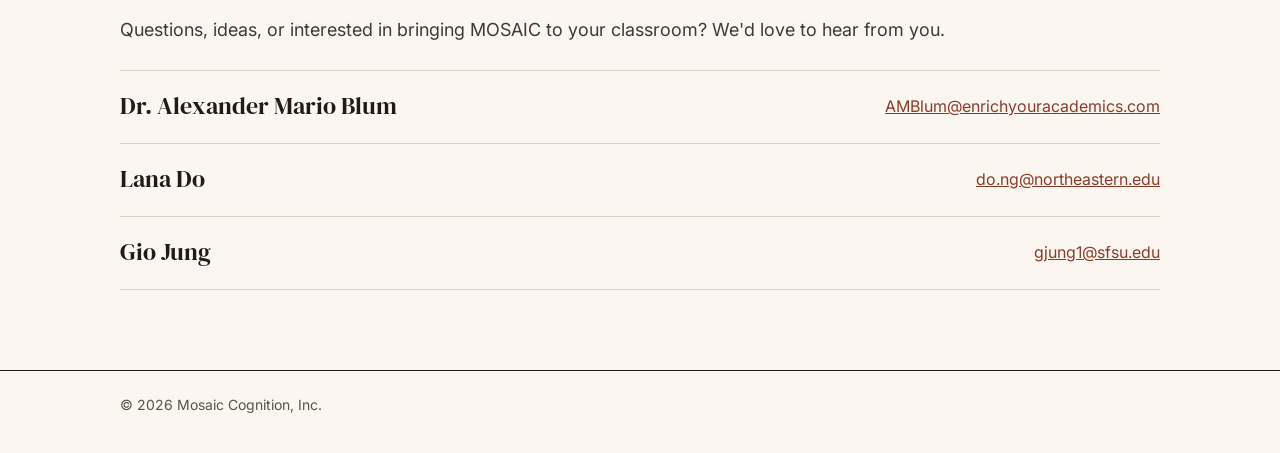
==== commit d0b35771: "Turn the site into one scrolling page Home, Our Work, Team, News and Contact are now sections of ind" ====
--- a/index.html
+++ b/index.html
@@ -14,41 +14,131 @@
 
 <header class="topbar">
   <div class="inner">
-    <a class="site-name" href="index.html">Mosaic Cognition</a>
+    <a class="site-name" href="#home">Mosaic Cognition</a>
     <nav class="tabs" aria-label="Main">
-      <a href="index.html" aria-current="page">Home</a>
-      <a href="work.html">Our Work</a>
-      <a href="team.html">Team</a>
-      <a href="news.html">News</a>
-      <a href="contact.html">Contact</a>
+      <a href="#home" aria-current="true">Home</a>
+      <a href="#work">Our Work</a>
+      <a href="#team">Team</a>
+      <a href="#news">News</a>
+      <a href="#contact">Contact</a>
     </nav>
   </div>
 </header>
 
-<div class="cover">
-  <div class="inner">
-    <div class="cover-text">
-      <h1>Mosaic Cognition</h1>
-      <p>Helping every learner turn ideas into stories</p>
+<section id="home">
+  <div class="cover">
+    <div class="inner">
+      <div class="cover-text">
+        <h1>Mosaic Cognition</h1>
+        <p>Helping every learner turn ideas into stories</p>
+      </div>
     </div>
   </div>
-</div>
+  <div class="section-inner home-grid">
+    <div>
+      <p class="kicker">Our Mission</p>
+      <h2>Stories in words and in pictures</h2>
+      <p>Mosaic Cognition studies how people understand and create stories, in words and in pictures, and builds tools that support that learning. Our first tool, MOSAIC, helps writers organize ideas into a story, write together, and turn their own words into comics.</p>
+      <p>We design for a wide range of learners, including neurodivergent learners such as adults with intellectual disabilities and autistic children. We believe creative writing should be open to everyone, and that writers should stay in charge of their own words and ideas.</p>
+    </div>
+    <aside class="sidebar">
+      <p class="kicker">Latest News</p>
+      <div data-news="1"></div>
+      <a class="more" href="#news">All news &rarr;</a>
+    </aside>
+  </div>
+</section>
 
-<div class="layout">
-  <main class="content">
-    <h2>Our Mission</h2>
-    <p>Mosaic Cognition studies how people understand and create stories, in words and in pictures, and builds tools that support that learning. Our first tool, MOSAIC, helps writers organize ideas into a story, write together, and turn their own words into comics.</p>
-    <p>We design for a wide range of learners, including neurodivergent learners such as adults with intellectual disabilities and autistic children. We believe creative writing should be open to everyone, and that writers should stay in charge of their own words and ideas.</p>
-  </main>
-  <aside class="sidebar">
-    <h2>News</h2>
-    <div data-news="4"></div>
-    <a class="more" href="news.html">All news &rarr;</a>
-  </aside>
-</div>
+<section id="work">
+  <div class="section-inner">
+    <div class="split">
+      <div>
+        <p class="kicker">Our Work</p>
+        <h2>MOSAIC</h2>
+        <blockquote>&ldquo;Organize ideas, write together, and turn your own words into comics.&rdquo;</blockquote>
+      </div>
+      <div>
+        <p>MOSAIC (Multimodal Organizer for Story Analysis, Imagery, and Comprehension) is an AI-powered storytelling tool. It helps writers organize their ideas into a story, write together with classmates, and turn their own words into comics.</p>
+        <p>MOSAIC is used in a comic literacy course at Stanford University's Cardinal Academy.</p>
+      </div>
+    </div>
+    <h3 class="sub">Publications</h3>
+    <ul class="pubs">
+      <li>
+        <span>
+          <span class="pub-title">MOSAIC: Supporting Collaborative Storytelling and Creative Authorship for Adults with Intellectual Disabilities</span>
+          <span class="pub-venue">IUI 2027 Posters &middot; Under review</span>
+        </span>
+        <span class="pub-links"><a href="files/mosaic-paper.pdf">Paper (PDF)</a> <a href="files/mosaic-poster.pdf">Poster (PDF)</a></span>
+      </li>
+    </ul>
+  </div>
+</section>
+
+<section id="team">
+  <div class="section-inner wide">
+    <p class="kicker">Team</p>
+    <h2>The people behind Mosaic</h2>
+    <div class="people">
+      <div class="person">
+        <div class="photo"><img src="images/blum.jpg" alt="Dr. Alexander Mario Blum" onerror="this.remove()">AB</div>
+        <b><a href="https://enrichyouracademics.com/">Dr. Alexander Mario Blum</a></b>
+        <span>Enrich Your Academics</span>
+      </div>
+      <div class="person">
+        <div class="photo"><img src="images/lana.jpg" alt="Lana Do" onerror="this.remove()">LD</div>
+        <b><a href="https://lanad22.github.io/">Lana Do</a></b>
+        <span>Northeastern University</span>
+      </div>
+      <div class="person">
+        <div class="photo"><img src="images/gio.jpg" alt="Gio Jung" onerror="this.remove()">GJ</div>
+        <b><a href="https://giojung97.github.io/">Gio Jung</a></b>
+        <span>San Francisco State University</span>
+      </div>
+    </div>
+  </div>
+</section>
+
+<section id="news">
+  <div class="section-inner">
+    <p class="kicker">News</p>
+    <h2>What's happening</h2>
+    <div class="news-full" data-news="all"></div>
+  </div>
+</section>
+
+<section id="contact">
+  <div class="section-inner">
+    <p class="kicker">Contact</p>
+    <h2>Get in touch</h2>
+    <p>Questions, ideas, or interested in bringing MOSAIC to your classroom? We'd love to hear from you.</p>
+    <div class="contacts">
+      <div class="contact"><span class="name">Dr. Alexander Mario Blum</span> <a href="mailto:AMBlum@enrichyouracademics.com">AMBlum@enrichyouracademics.com</a></div>
+      <div class="contact"><span class="name">Lana Do</span> <a href="mailto:do.ng@northeastern.edu">do.ng@northeastern.edu</a></div>
+      <div class="contact"><span class="name">Gio Jung</span> <a href="mailto:gjung1@sfsu.edu">gjung1@sfsu.edu</a></div>
+    </div>
+  </div>
+</section>
 
 <footer><div class="inner">&copy; 2026 Mosaic Cognition, Inc.</div></footer>
 
 <script src="news.js"></script>
+<script>
+  // Underline the tab for the section currently on screen.
+  (function () {
+    const tabs = [...document.querySelectorAll(".tabs a")];
+    const sections = tabs.map(a => document.querySelector(a.getAttribute("href")));
+    function update() {
+      const offset = document.querySelector(".topbar").offsetHeight + 40;
+      let i = 0;
+      sections.forEach((s, j) => { if (s.getBoundingClientRect().top - offset <= 0) i = j; });
+      if (window.innerHeight + window.scrollY >= document.body.scrollHeight - 2) i = sections.length - 1;
+      tabs.forEach((a, j) => j === i ? a.setAttribute("aria-current", "true") : a.removeAttribute("aria-current"));
+    }
+    addEventListener("scroll", update, { passive: true });
+    addEventListener("resize", update);
+    update();
+  })();
+</script>
 </body>
 </html>
--- a/style.css
+++ b/style.css
@@ -14,6 +14,8 @@
   --sans: Inter, system-ui, -apple-system, "Segoe UI", sans-serif;
 }
 
+html { scroll-behavior: smooth; scroll-padding-top: 64px; }
+@media (prefers-reduced-motion: reduce) { html { scroll-behavior: auto; } }
 body {
   margin: 0;
   background: var(--paper);
@@ -27,7 +29,7 @@
 h1, h2, h3 { font-family: var(--serif); font-weight: 400; color: var(--ink); }
 
 /* Top bar with tabs */
-.topbar { border-bottom: 1px solid var(--ink); }
+.topbar { position: sticky; top: 0; z-index: 10; background: var(--paper); border-bottom: 1px solid var(--ink); }
 .topbar .inner {
   max-width: 1040px; margin: 0 auto; padding: 0 16px;
   display: flex; align-items: center; justify-content: space-between; flex-wrap: wrap; gap: 0 24px;
@@ -46,7 +48,7 @@
   color: var(--muted); text-decoration: none; border-bottom: 3px solid transparent;
 }
 .tabs a:hover { color: var(--ink); }
-.tabs a[aria-current="page"] { color: var(--ink); border-bottom-color: var(--accent); }
+.tabs a[aria-current] { color: var(--ink); border-bottom-color: var(--accent); }
 
 /* Cover (home page). Put a photo at images/cover.jpg. */
 .cover {
@@ -61,34 +63,39 @@
 .cover-text { color: var(--paper); max-width: 720px; text-shadow: 0 1px 8px rgba(0,0,0,.35); }
 .cover h1 {
   margin: 0; color: var(--paper);
-  font-size: clamp(52px, 6.4vw, 88px); line-height: 0.98; letter-spacing: -0.02em;
+  font-size: clamp(42px, 6.4vw, 88px); line-height: 0.98; letter-spacing: -0.02em;
 }
 .cover-text p { margin: 14px 0 0; font-size: 19px; color: var(--tan); }
 
-/* Page layout: content + news sidebar */
-.layout {
-  max-width: 1040px; margin: 0 auto; padding: 56px 16px 96px;
-  display: grid; grid-template-columns: minmax(0, 1fr) 280px; gap: 64px;
+/* Sections (one scrolling page) */
+.section-inner { max-width: 1040px; margin: 0 auto; padding: 80px 16px; }
+.kicker {
+  margin: 0 0 10px; font-size: 13px; font-weight: 600;
+  letter-spacing: 0.14em; text-transform: uppercase; color: var(--accent);
 }
-.layout.single { grid-template-columns: minmax(0, 1fr); }
-.layout.single .content > * { max-width: 760px; }
-.layout.single .content > .people { max-width: none; }
-h1.page-title {
-  margin: 0 0 24px;
-  font-size: clamp(44px, 5vw, 64px); line-height: 1.02; letter-spacing: -0.01em;
-}
-h2 { margin: 64px 0 12px; font-size: 38px; line-height: 1.15; }
-.content > h2:first-child { margin-top: 0; font-size: clamp(34px, 3.6vw, 44px); }
-.content p { color: var(--body); margin: 0 0 16px; }
+h2 { margin: 0 0 24px; font-size: clamp(36px, 4.4vw, 54px); line-height: 1.05; letter-spacing: -0.01em; }
+h3.sub { margin: 104px 0 16px; font-size: 30px; line-height: 1.2; }
+.section-inner p { color: var(--body); margin: 0 0 16px; }
+.section-inner p.kicker { color: var(--accent); }
 .muted { color: var(--muted); }
 
-aside.sidebar { border-left: 1px solid var(--line); padding-left: 28px; }
-aside.sidebar h2 {
-  margin: 0 0 16px; font-family: var(--sans); font-size: 13px; font-weight: 600;
-  letter-spacing: 0.14em; text-transform: uppercase; color: var(--accent);
+/* Our Work: heading + quote on the left, text on the right */
+.split { display: flex; flex-wrap: wrap; gap: 32px 80px; }
+.split > :first-child { flex: 1 1 340px; min-width: 0; }
+.split > :last-child { flex: 1 1 520px; min-width: 0; }
+.split h2 { margin-bottom: 0; }
+blockquote {
+  margin: 32px 0 0; padding-left: 20px; border-left: 3px solid var(--accent);
+  font-family: var(--serif); font-style: italic; font-size: 26px; line-height: 1.3; color: var(--ink);
 }
+
+/* Home: mission + latest news side by side */
+.home-grid { display: grid; grid-template-columns: minmax(0, 1fr) 280px; gap: 64px; align-items: start; }
+.sidebar .news h3 { font-size: 26px; }
+.sidebar .news p.text { font-size: 15px; line-height: 1.6; }
+.sidebar .news .meta { font-size: 14px; }
 .more {
-  display: inline-flex; align-items: center; min-height: 44px; margin-top: 12px;
+  display: inline-flex; align-items: center; min-height: 44px; margin-top: 4px;
   font-size: 13px; font-weight: 600; letter-spacing: 0.06em; text-transform: uppercase;
 }
 
@@ -105,7 +112,7 @@
   background: var(--line); color: var(--ink);
 }
 .badge.soon { background: var(--accent); color: var(--paper); }
-.news-full .news { max-width: 760px; padding-top: 20px; margin-bottom: 40px; }
+.news-full .news { padding-top: 20px; margin-bottom: 40px; }
 .news-full .news h3 { margin: 10px 0; font-size: 40px; line-height: 1.1; }
 .news-full .news p.text { font-size: 18px; line-height: 1.7; }
 .news-full .news .meta { margin-top: 14px; font-size: 15px; }
@@ -118,7 +125,7 @@
   padding: 20px 0; border-bottom: 1px solid var(--line);
 }
 .pubs li > span:first-child { flex: 1 1 420px; min-width: 0; }
-.pub-title { display: block; font-family: var(--serif); font-size: 24px; line-height: 1.25; }
+.pub-title { display: block; font-size: 18px; font-weight: 500; line-height: 1.5; color: var(--ink); }
 .pub-venue { display: block; margin-top: 4px; font-size: 15px; font-style: italic; color: var(--muted); }
 .pub-links { display: flex; gap: 0 20px; }
 .pubs a {
@@ -127,7 +134,7 @@
 }
 
 /* Team */
-.people { display: grid; grid-template-columns: repeat(auto-fit, minmax(240px, 1fr)); gap: 32px; margin-top: 40px; }
+.people { display: grid; grid-template-columns: repeat(auto-fit, minmax(240px, 1fr)); gap: 32px; margin-top: 16px; }
 .photo {
   position: relative; aspect-ratio: 4 / 5; margin: 0 0 16px;
   overflow: hidden; background: var(--tan); color: var(--green);
@@ -143,7 +150,7 @@
 .person span { display: block; margin-top: 2px; color: var(--muted); font-size: 14px; }
 
 /* Contact */
-.contacts { border-bottom: 1px solid var(--line); }
+.contacts { margin-top: 24px; border-bottom: 1px solid var(--line); }
 .contact {
   display: flex; flex-wrap: wrap; justify-content: space-between; align-items: center; gap: 4px 24px;
   padding: 14px 0; border-top: 1px solid var(--line);
@@ -155,7 +162,11 @@
 footer .inner { max-width: 1040px; margin: 0 auto; padding: 22px 16px 36px; font-size: 14px; color: var(--muted); }
 
 @media (max-width: 820px) {
-  .layout { grid-template-columns: 1fr; gap: 40px; padding-top: 40px; }
-  aside.sidebar { border-left: none; border-top: 1px solid var(--line); padding: 24px 0 0; }
+  html { scroll-padding-top: 108px; }
+  .site-name { min-height: 56px; font-size: 24px; }
+  .tabs { gap: 0 18px; }
+  .tabs a { min-height: 44px; }
+  .section-inner { padding: 56px 16px; }
+  .home-grid { grid-template-columns: 1fr; gap: 40px; }
   .cover { min-height: 280px; }
 }
